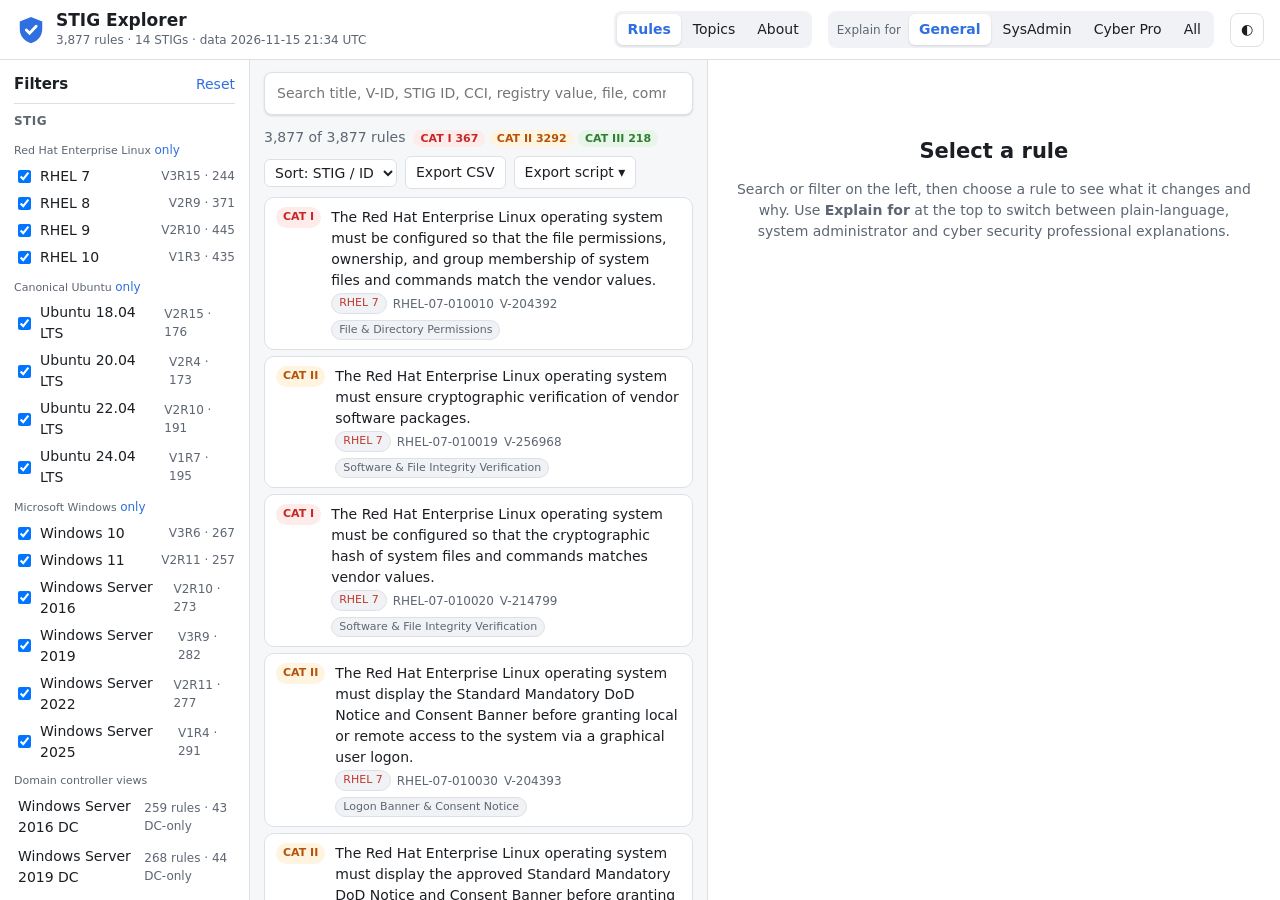
==== web/index.html @ 31e88131 "Add files via upload" ====
<!doctype html>
<html lang="en">
<head>
  <meta charset="utf-8">
  <meta name="viewport" content="width=device-width, initial-scale=1">
  <title>STIG Explorer</title>
  <meta name="description" content="Searchable DISA STIG configurations for RHEL, Ubuntu and Windows with three levels of explanation.">
  <link rel="stylesheet" href="style.css">
  <link rel="icon" href="data:image/svg+xml,%3Csvg xmlns='http://www.w3.org/2000/svg' viewBox='0 0 32 32'%3E%3Cpath d='M16 2 4 7v8c0 7.5 5.1 13.4 12 15 6.9-1.6 12-7.5 12-15V7z' fill='%232f6fdf'/%3E%3Cpath d='m11 16 3.5 3.5L21.5 12' stroke='white' stroke-width='3' fill='none' stroke-linecap='round'/%3E%3C/svg%3E">
</head>
<body>
  <header class="topbar">
    <div class="brand">
      <svg viewBox="0 0 32 32" aria-hidden="true"><path d="M16 2 4 7v8c0 7.5 5.1 13.4 12 15 6.9-1.6 12-7.5 12-15V7z"/><path class="tick" d="m11 16 3.5 3.5L21.5 12"/></svg>
      <div>
        <h1>STIG Explorer</h1>
        <p id="dataInfo" class="muted small">Loading data…</p>
      </div>
    </div>
    <nav class="views" role="tablist" aria-label="Views">
      <button role="tab" data-view="rules" aria-selected="true">Rules</button>
      <button role="tab" data-view="topics" aria-selected="false">Topics</button>
      <button role="tab" data-view="about" aria-selected="false">About</button>
    </nav>
    <div class="level-pick" role="radiogroup" aria-label="Explanation level">
      <span class="muted small">Explain for</span>
      <button role="radio" data-level="generic" title="Plain language for a general audience">General</button>
      <button role="radio" data-level="admin" title="System administrator detail">SysAdmin</button>
      <button role="radio" data-level="pro" title="Cyber security professional detail">Cyber Pro</button>
      <button role="radio" data-level="all" title="Show all three levels">All</button>
    </div>
    <button id="themeBtn" class="icon-btn" title="Toggle light/dark theme" aria-label="Toggle theme">◐</button>
  </header>

  <main id="view-rules" class="layout">
    <aside class="filters" id="filters" aria-label="Filters">
      <div class="filters-head">
        <h2>Filters</h2>
        <button id="resetBtn" class="link-btn">Reset</button>
      </div>
      <section>
        <h3>STIG</h3>
        <div id="stigFilters" class="checks"></div>
      </section>
      <section>
        <h3>Severity</h3>
        <div id="sevFilters" class="checks"></div>
      </section>
      <section>
        <h3>Topic</h3>
        <select id="topicFilter"><option value="">All topics</option></select>
      </section>
      <section>
        <h3>NIST SP 800-53</h3>
        <div class="seg" id="revSeg" role="radiogroup" aria-label="NIST revision">
          <button role="radio" data-rev="rev5" aria-checked="true">Rev 5</button>
          <button role="radio" data-rev="rev4" aria-checked="false">Rev 4</button>
          <button role="radio" data-rev="rev3" aria-checked="false">Rev 3</button>
        </div>
        <select id="familyFilter"><option value="">All control families</option></select>
        <input id="controlFilter" type="text" placeholder="Control, e.g. AC-7 or IA-5(1)" autocomplete="off">
      </section>
      <section>
        <h3>Implemented via</h3>
        <select id="implFilter"><option value="">Any</option></select>
      </section>
      <section>
        <h3>Windows Server role</h3>
        <select id="roleFilter" aria-label="Windows Server role">
          <option value="">All rules</option>
          <option value="dc">Domain controller (all that apply)</option>
          <option value="dc-only">Domain controller-specific only</option>
          <option value="ms">Member / standalone server (all that apply)</option>
          <option value="ms-only">Member server-specific only</option>
        </select>
      </section>
      <section id="tagSection" hidden>
        <h3>Tags</h3>
        <div id="tagFilters" class="checks"></div>
      </section>
      <section>
        <label class="check"><input type="checkbox" id="docFilter"> Documentable only</label>
      </section>
    </aside>

    <section class="results" aria-label="Results">
      <div class="searchbar">
        <input id="q" type="search" placeholder='Search title, V-ID, STIG ID, CCI, registry value, file, command…  (use "quotes" and -exclude)' autocomplete="off" aria-label="Search">
        <button id="filterToggle" class="btn ghost only-mobile" aria-controls="filters">Filters</button>
      </div>
      <div class="result-bar">
        <span id="resultCount" class="muted"></span>
        <span id="sevSummary"></span>
        <span class="spacer"></span>
        <select id="sortSel" aria-label="Sort">
          <option value="stig">Sort: STIG / ID</option>
          <option value="sev">Sort: Severity</option>
          <option value="topic">Sort: Topic</option>
        </select>
        <button id="csvBtn" class="btn ghost" title="Export the filtered rules to CSV">Export CSV</button>
        <details class="menu" id="scriptMenu">
          <summary class="btn ghost" title="Download a script with only approved read-only checks; other commands are manual-only">Export script ▾</summary>
          <div class="menu-pop" role="menu">
            <button role="menuitem" data-script="ps1"><b>PowerShell (.ps1)</b><span id="ps1Count" class="muted small"></span></button>
            <button role="menuitem" data-script="sh"><b>Bash (.sh)</b><span id="shCount" class="muted small"></span></button>
            <p class="small muted">Scripts only read settings. They run the checks for the OS they're on (use -All / --all to run everything) and print each result next to the expected value.</p>
          </div>
        </details>
      </div>
      <ol id="list" class="rule-list"></ol>
      <button id="moreBtn" class="btn ghost more" hidden>Show more</button>
    </section>

    <article class="detail" id="detail" aria-live="polite">
      <div class="empty">
        <h2>Select a rule</h2>
        <p class="muted">Search or filter on the left, then choose a rule to see what it changes and why. Use <b>Explain for</b> at the top to switch between plain-language, system administrator and cyber security professional explanations.</p>
      </div>
    </article>
  </main>

  <main id="view-topics" class="page" hidden>
    <div class="page-inner">
      <h2>Security topics</h2>
      <p class="muted">Every rule is mapped to a security topic. Each topic is explained at the level selected above. Select a topic to list its rules.</p>
      <div id="topicGrid" class="topic-grid"></div>
    </div>
  </main>

  <main id="view-about" class="page" hidden>
    <div class="page-inner prose" id="about"></div>
  </main>

  <script src="data/stig_data.js"></script>
  <script src="data/tags.js"></script>
  <script src="security.js"></script>
  <script src="scripts.js"></script>
  <script src="app.js"></script>
</body>
</html>
---- web/style.css ----
:root {
  --bg: #f6f7f9;
  --panel: #ffffff;
  --panel-2: #f0f2f5;
  --text: #1b1f24;
  --muted: #5d6673;
  --border: #dde1e6;
  --accent: #2f6fdf;
  --accent-soft: #e7effd;
  --code-bg: #f3f4f6;
  --cat1: #c62828;
  --cat1-bg: #fdecea;
  --cat2: #b45309;
  --cat2-bg: #fff4e0;
  --cat3: #2e7d32;
  --cat3-bg: #e8f5e9;
  --linux: #c0392b;
  --windows: #1f6fb2;
  --ubuntu: #c24e00;
  --shadow: 0 1px 2px rgba(16, 24, 40, .06), 0 1px 3px rgba(16, 24, 40, .08);
  --radius: 10px;
  --mono: ui-monospace, SFMono-Regular, Menlo, Consolas, "Liberation Mono", monospace;
  color-scheme: light;
}

@media (prefers-color-scheme: dark) {
  :root:not([data-theme="light"]) {
    --bg: #0f1216; --panel: #171b21; --panel-2: #1e232b; --text: #e6e9ee; --muted: #9aa4b2;
    --border: #2b323c; --accent: #6ea0ff; --accent-soft: #1b2a45; --code-bg: #11151a;
    --cat1: #ff8a80; --cat1-bg: #3a1a1a; --cat2: #ffb74d; --cat2-bg: #3a2a12; --cat3: #81c784; --cat3-bg: #16301a;
    --linux: #ff7b6b; --windows: #6cb6ff; --ubuntu: #ff9a5c; color-scheme: dark;
  }
}
:root[data-theme="dark"] {
  --bg: #0f1216; --panel: #171b21; --panel-2: #1e232b; --text: #e6e9ee; --muted: #9aa4b2;
  --border: #2b323c; --accent: #6ea0ff; --accent-soft: #1b2a45; --code-bg: #11151a;
  --cat1: #ff8a80; --cat1-bg: #3a1a1a; --cat2: #ffb74d; --cat2-bg: #3a2a12; --cat3: #81c784; --cat3-bg: #16301a;
  --linux: #ff7b6b; --windows: #6cb6ff; --ubuntu: #ff9a5c; color-scheme: dark;
}

* { box-sizing: border-box; scrollbar-color: var(--border) transparent; }
[hidden] { display: none !important; }
html, body { height: 100%; }
body {
  margin: 0; background: var(--bg); color: var(--text);
  font: 14px/1.5 system-ui, -apple-system, "Segoe UI", Roboto, Ubuntu, sans-serif;
  display: flex; flex-direction: column;
}
h1, h2, h3, h4 { margin: 0; line-height: 1.25; }
button, input, select { font: inherit; color: inherit; }
a { color: var(--accent); }
.muted { color: var(--muted); }
.small { font-size: 12px; }
code, pre { font-family: var(--mono); }

/* ---------- top bar ---------- */
.topbar {
  display: flex; align-items: center; gap: 16px; flex-wrap: wrap;
  padding: 10px 16px; background: var(--panel); border-bottom: 1px solid var(--border);
  position: sticky; top: 0; z-index: 5;
}
.brand { display: flex; align-items: center; gap: 10px; margin-right: auto; min-width: 0; }
.brand svg { width: 30px; height: 30px; flex: none; }
.brand svg path { fill: var(--accent); }
.brand svg path.tick { fill: none; stroke: #fff; stroke-width: 3; stroke-linecap: round; }
.brand h1 { font-size: 17px; }
.brand p { margin: 0; }
.views, .level-pick, .seg { display: flex; gap: 2px; background: var(--panel-2); border-radius: 8px; padding: 3px; align-items: center; }
.level-pick span { padding: 0 6px; }
.views button, .level-pick button, .seg button {
  border: 0; background: transparent; padding: 5px 10px; border-radius: 6px; cursor: pointer; white-space: nowrap;
}
.views button[aria-selected="true"], .level-pick button[aria-checked="true"], .seg button[aria-checked="true"] {
  background: var(--panel); box-shadow: var(--shadow); color: var(--accent); font-weight: 600;
}
.icon-btn { border: 1px solid var(--border); background: var(--panel); border-radius: 8px; width: 34px; height: 34px; cursor: pointer; }

/* ---------- layout ---------- */
.layout {
  flex: 1; min-height: 0;
  display: grid; grid-template-columns: 250px minmax(320px, 1fr) minmax(380px, 1.25fr);
}
.filters, .results, .detail { min-height: 0; overflow: auto; }
.filters { border-right: 1px solid var(--border); padding: 14px; background: var(--panel); }
.filters-head { display: flex; justify-content: space-between; align-items: center; margin-bottom: 8px; }
.filters h2 { font-size: 15px; }
.filters section { padding: 10px 0; border-top: 1px solid var(--border); }
.filters h3 { font-size: 12px; text-transform: uppercase; letter-spacing: .04em; color: var(--muted); margin-bottom: 6px; }
.filters select, .filters input[type="text"] {
  width: 100%; padding: 6px 8px; border: 1px solid var(--border); border-radius: 6px; background: var(--panel); margin-top: 6px;
}
.seg { width: 100%; }
.seg button { flex: 1; }
.checks { display: flex; flex-direction: column; gap: 2px; }
.check { display: flex; align-items: center; gap: 6px; cursor: pointer; padding: 2px 0; }
.check .count { margin-left: auto; color: var(--muted); font-size: 12px; }
.group-label { font-size: 11px; color: var(--muted); margin: 6px 0 2px; }
.link-btn { border: 0; background: none; color: var(--accent); cursor: pointer; padding: 0; }

.results { padding: 12px 14px; border-right: 1px solid var(--border); }
.searchbar { display: flex; gap: 8px; position: sticky; top: -12px; background: var(--bg); padding: 12px 0 8px; margin-top: -12px; z-index: 2; }
.searchbar input {
  flex: 1; min-width: 0; padding: 10px 12px; border-radius: 8px; border: 1px solid var(--border); background: var(--panel);
  box-shadow: var(--shadow);
}
.searchbar input:focus, .filters input:focus, .filters select:focus { outline: 2px solid var(--accent); outline-offset: -1px; }
.result-bar { display: flex; align-items: center; gap: 8px; flex-wrap: wrap; margin: 4px 0 8px; }
.result-bar .spacer { flex: 1; }
.result-bar select { padding: 4px 6px; border: 1px solid var(--border); border-radius: 6px; background: var(--panel); }
.btn { border: 1px solid var(--accent); background: var(--accent); color: #fff; border-radius: 6px; padding: 5px 10px; cursor: pointer; }
.btn.ghost { background: var(--panel); color: var(--text); border-color: var(--border); }
.btn.more { width: 100%; margin: 8px 0 20px; }
.menu { position: relative; }
.menu > summary { list-style: none; display: inline-block; }
.menu > summary::-webkit-details-marker { display: none; }
.menu-pop {
  position: absolute; right: 0; top: calc(100% + 4px); z-index: 10; width: 280px; padding: 6px;
  background: var(--panel); border: 1px solid var(--border); border-radius: 8px; box-shadow: var(--shadow);
}
.menu-pop button {
  display: flex; flex-direction: column; align-items: flex-start; gap: 1px; width: 100%; text-align: left;
  border: 0; background: none; padding: 6px 8px; border-radius: 6px; cursor: pointer;
}
.menu-pop button:hover:not(:disabled) { background: var(--accent-soft); }
.menu-pop button:disabled { opacity: .45; cursor: not-allowed; }
.menu-pop p { margin: 6px 8px 2px; }
.only-mobile { display: none; }

.rule-list { list-style: none; margin: 0; padding: 0; display: flex; flex-direction: column; gap: 6px; }
.rule-item {
  background: var(--panel); border: 1px solid var(--border); border-radius: var(--radius); padding: 9px 11px; cursor: pointer;
  display: grid; grid-template-columns: auto 1fr; gap: 2px 10px;
}
.rule-item:hover { border-color: var(--accent); }
.rule-item[aria-current="true"] { border-color: var(--accent); background: var(--accent-soft); }
.rule-item .meta { grid-column: 2; display: flex; gap: 6px; flex-wrap: wrap; align-items: center; font-size: 12px; color: var(--muted); }
.rule-item .title { grid-column: 2; font-weight: 500; }
.rule-item .sev { grid-row: 1 / span 2; align-self: start; }
mark { background: #ffe58a; color: inherit; border-radius: 2px; padding: 0 1px; }
:root[data-theme="dark"] mark { background: #6b5a12; }
@media (prefers-color-scheme: dark) { :root:not([data-theme="light"]) mark { background: #6b5a12; } }

.sev { font-size: 11px; font-weight: 700; padding: 2px 7px; border-radius: 999px; white-space: nowrap; }
.sev.high { color: var(--cat1); background: var(--cat1-bg); }
.sev.medium { color: var(--cat2); background: var(--cat2-bg); }
.sev.low { color: var(--cat3); background: var(--cat3-bg); }
.chip { display: inline-block; font-size: 11px; padding: 1px 7px; border-radius: 999px; border: 1px solid var(--border); background: var(--panel-2); white-space: nowrap; }
.chip.rhel { color: var(--linux); }
.chip.ubuntu { color: var(--ubuntu); }
.chip.windows { color: var(--windows); }
.chip.topic { cursor: pointer; }
.tag-badge {
  --tag: #b71c1c; display: inline-block; font-size: 11px; font-weight: 800; letter-spacing: .03em; line-height: 1.5;
  padding: 0 6px; margin-right: 6px; border-radius: 4px; color: #fff; background: var(--tag); vertical-align: 2px;
}
h2 .tag-badge { font-size: 12px; vertical-align: 3px; }
.tag-callout {
  --tag: #b71c1c; margin: 0 0 8px; padding: 6px 10px; border-left: 4px solid var(--tag);
  background: var(--panel-2); border-radius: 0 6px 6px 0; font-size: 13px;
}
.chip.role-dc { color: #6a1b9a; border-color: #b39ddb; background: #f3e5f5; font-weight: 600; }
.chip.role-ms { color: #00695c; border-color: #80cbc4; background: #e0f2f1; }
:root[data-theme="dark"] .chip.role-dc { color: #ce93d8; background: #2a1b33; border-color: #5e3a70; }
:root[data-theme="dark"] .chip.role-ms { color: #80cbc4; background: #12302c; border-color: #2c5c56; }
@media (prefers-color-scheme: dark) {
  :root:not([data-theme="light"]) .chip.role-dc { color: #ce93d8; background: #2a1b33; border-color: #5e3a70; }
  :root:not([data-theme="light"]) .chip.role-ms { color: #80cbc4; background: #12302c; border-color: #2c5c56; }
}
.dc-link { display: flex; align-items: center; gap: 6px; padding: 3px 0 3px 4px; cursor: pointer; color: var(--text); text-decoration: none; border-radius: 4px; }
.dc-link:hover { background: var(--accent-soft); }
.dc-link .count { margin-left: auto; color: var(--muted); font-size: 12px; }
.val { border: 1px solid var(--border); border-radius: 8px; padding: 6px 10px 2px; margin: 6px 0 10px; }
.val-head { display: flex; align-items: center; gap: 8px; }
.val-head .spacer { flex: 1; }
.val pre.code { margin: 6px 0; }
.val-expect { font-size: 13px; margin: 0 0 6px; }
.val-warn { font-size: 12.5px; margin: 0 0 6px; color: var(--cat2); }
.shell { font-size: 11px; font-weight: 700; padding: 1px 7px; border-radius: 4px; color: #fff; }
.shell.powershell { background: #2463b0; }
.shell.cmd { background: #3d4450; }
.shell.bash { background: #2e7d32; }

/* ---------- detail ---------- */
.detail { padding: 18px 22px 40px; background: var(--panel); }
.detail .empty { max-width: 520px; margin: 60px auto; text-align: center; }
.detail .empty h2 { margin-bottom: 8px; }
.d-head h2 { font-size: 18px; margin: 6px 0 8px; }
.d-ids { display: flex; gap: 6px; flex-wrap: wrap; align-items: center; font-size: 12px; }
.d-ids code { background: var(--panel-2); padding: 1px 6px; border-radius: 4px; }
.d-actions { display: flex; gap: 6px; margin: 10px 0 4px; flex-wrap: wrap; }
.level-block { border: 1px solid var(--border); border-radius: var(--radius); margin: 14px 0; overflow: hidden; }
.level-block > header { display: flex; align-items: center; gap: 8px; padding: 9px 14px; background: var(--panel-2); border-bottom: 1px solid var(--border); }
.level-block > header h3 { font-size: 14px; }
.level-block > header .badge { font-size: 11px; font-weight: 700; color: #fff; border-radius: 4px; padding: 1px 6px; }
.badge.generic { background: #2e7d32; }
.badge.admin { background: #b45309; }
.badge.pro { background: #6a1b9a; }
.level-body { padding: 4px 14px 12px; }
.level-body h4 { font-size: 12px; text-transform: uppercase; letter-spacing: .04em; color: var(--muted); margin: 14px 0 4px; }
.level-body p { margin: 4px 0 8px; }
.plain-lead { font-size: 15px; font-weight: 500; }
.callout { background: var(--accent-soft); border-radius: 8px; padding: 8px 12px; }
dl.gloss { margin: 0; }
dl.gloss dt { font-weight: 600; }
dl.gloss dd { margin: 0 0 6px 0; color: var(--muted); }
table.kv, table.settings { width: 100%; border-collapse: collapse; font-size: 13px; }
table.kv th, table.kv td, table.settings th, table.settings td { text-align: left; padding: 5px 8px; border-bottom: 1px solid var(--border); vertical-align: top; }
table.kv th { width: 150px; color: var(--muted); font-weight: 500; }
table.settings th { font-size: 12px; color: var(--muted); font-weight: 600; background: var(--panel-2); }
table.settings td { word-break: break-word; }
table.settings td:first-child { white-space: nowrap; word-break: normal; }
table.settings td code { font-size: 12px; }
.tablewrap { overflow-x: auto; }
pre.code {
  background: var(--code-bg); border: 1px solid var(--border); border-radius: 8px; padding: 10px 12px; margin: 4px 0 8px;
  white-space: pre-wrap; word-break: break-word; font-size: 12.5px; max-height: 420px; overflow: auto;
}
.code-head { display: flex; justify-content: space-between; align-items: center; }
.copy { font-size: 12px; border: 1px solid var(--border); background: var(--panel); border-radius: 5px; padding: 1px 8px; cursor: pointer; }
ul.attack { margin: 4px 0; padding-left: 18px; }
.cci { border-left: 3px solid var(--accent); padding: 4px 10px; margin: 6px 0; background: var(--panel-2); border-radius: 0 6px 6px 0; }
.cci .revs { font-size: 12px; color: var(--muted); }
.cci .revs b { color: var(--text); font-weight: 600; }
.eq-list { list-style: none; padding: 0; margin: 4px 0; }
.eq-list li { padding: 3px 0; }
.eq-list a { cursor: pointer; }
.disclaimer { font-size: 12px; color: var(--muted); border-top: 1px solid var(--border); margin-top: 18px; padding-top: 10px; }

/* ---------- pages ---------- */
.page { flex: 1; overflow: auto; }
.page-inner { max-width: 1100px; margin: 0 auto; padding: 20px 16px 60px; }
.page-inner > h2 { margin-bottom: 6px; }
.topic-grid { display: grid; grid-template-columns: repeat(auto-fill, minmax(320px, 1fr)); gap: 12px; margin-top: 14px; }
.topic-card { background: var(--panel); border: 1px solid var(--border); border-radius: var(--radius); padding: 14px; display: flex; flex-direction: column; gap: 6px; }
.topic-card h3 { font-size: 15px; }
.topic-card p { margin: 0; }
.topic-card .foot { margin-top: auto; display: flex; justify-content: space-between; align-items: center; padding-top: 8px; }
.prose { line-height: 1.6; }
.prose h2 { margin: 18px 0 6px; }
.prose table { border-collapse: collapse; width: 100%; font-size: 13px; }
.prose th, .prose td { border-bottom: 1px solid var(--border); padding: 5px 8px; text-align: left; }
.prose code { background: var(--panel-2); padding: 1px 5px; border-radius: 4px; }

/* ---------- responsive ---------- */
@media (max-width: 1200px) {
  .layout { grid-template-columns: 230px 1fr; }
  .detail { position: fixed; inset: 0; z-index: 20; overflow: auto; display: none; }
  .detail.open { display: block; }
}
@media (max-width: 760px) {
  .layout { grid-template-columns: 1fr; }
  .filters { position: fixed; inset: 0; z-index: 15; display: none; }
  .filters.open { display: block; }
  .only-mobile { display: inline-block; }
  .topbar { gap: 8px; }
  .level-pick span { display: none; }
  .results { padding: 12px 16px; }
  .detail { padding: 16px; }
  table.settings thead { display: none; }
  table.settings, table.settings tbody, table.settings tr, table.settings td { display: block; width: 100%; }
  table.settings tr { border: 1px solid var(--border); border-radius: 8px; margin-bottom: 8px; padding: 4px 0; }
  table.settings td { border: 0; padding: 3px 10px; white-space: normal; }
  table.settings td::before { content: attr(data-label); display: block; font-size: 11px; color: var(--muted); text-transform: uppercase; letter-spacing: .04em; }
}
.close-detail { display: none; }
@media (max-width: 1200px) { .close-detail { display: inline-block; } }

@media print {
  .topbar, .filters, .results, .d-actions, .copy { display: none !important; }
  .layout { display: block; }
  .detail { display: block !important; position: static; overflow: visible; }
  pre.code { max-height: none; }
}
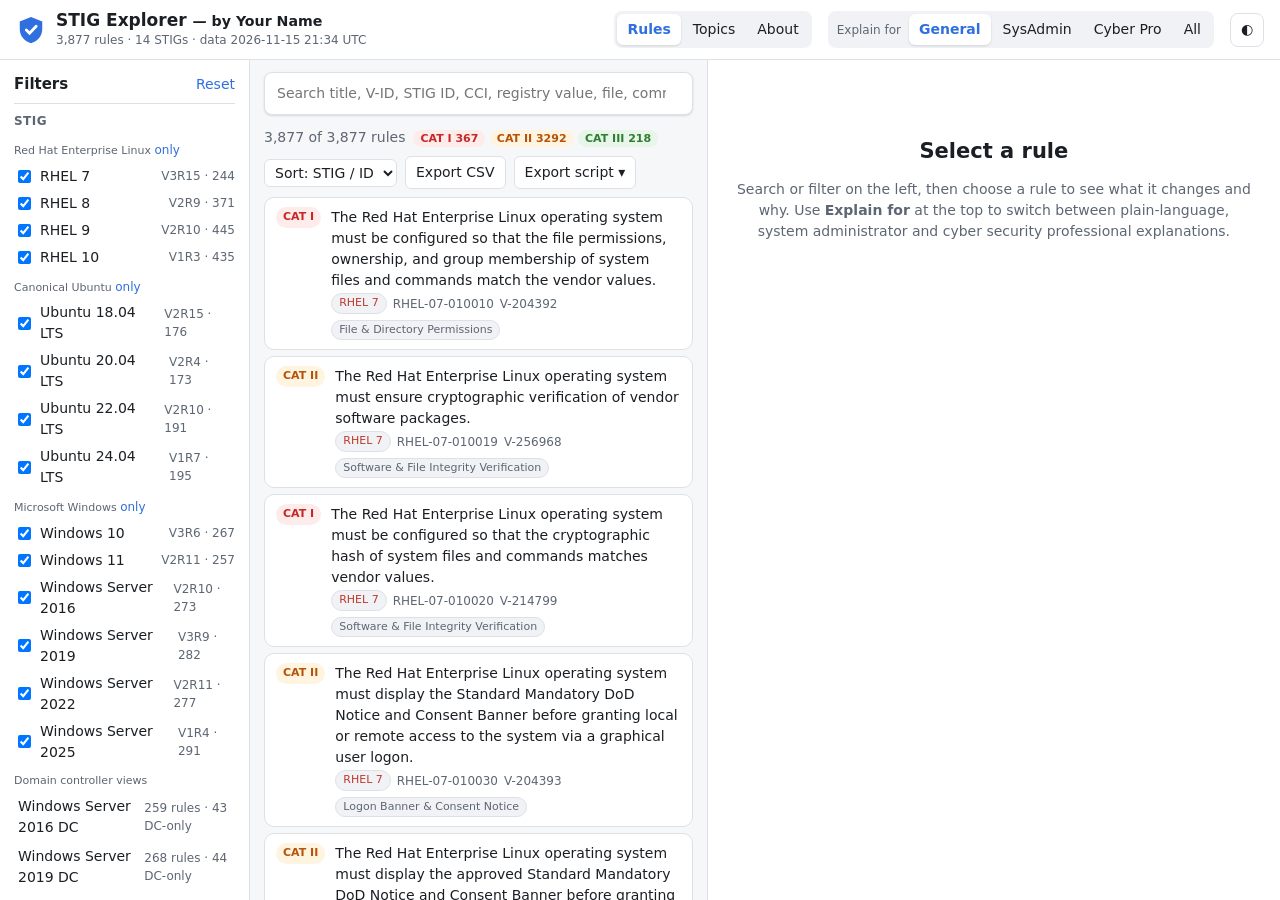
==== commit ac9b85e6: "Add author name to STIG Explorer header" ====
--- a/web/index.html
+++ b/web/index.html
@@ -13,7 +13,7 @@
     <div class="brand">
       <svg viewBox="0 0 32 32" aria-hidden="true"><path d="M16 2 4 7v8c0 7.5 5.1 13.4 12 15 6.9-1.6 12-7.5 12-15V7z"/><path class="tick" d="m11 16 3.5 3.5L21.5 12"/></svg>
       <div>
-        <h1>STIG Explorer</h1>
+        <h1>STIG Explorer <small>— by Your Name</small></h1>
         <p id="dataInfo" class="muted small">Loading data…</p>
       </div>
     </div>
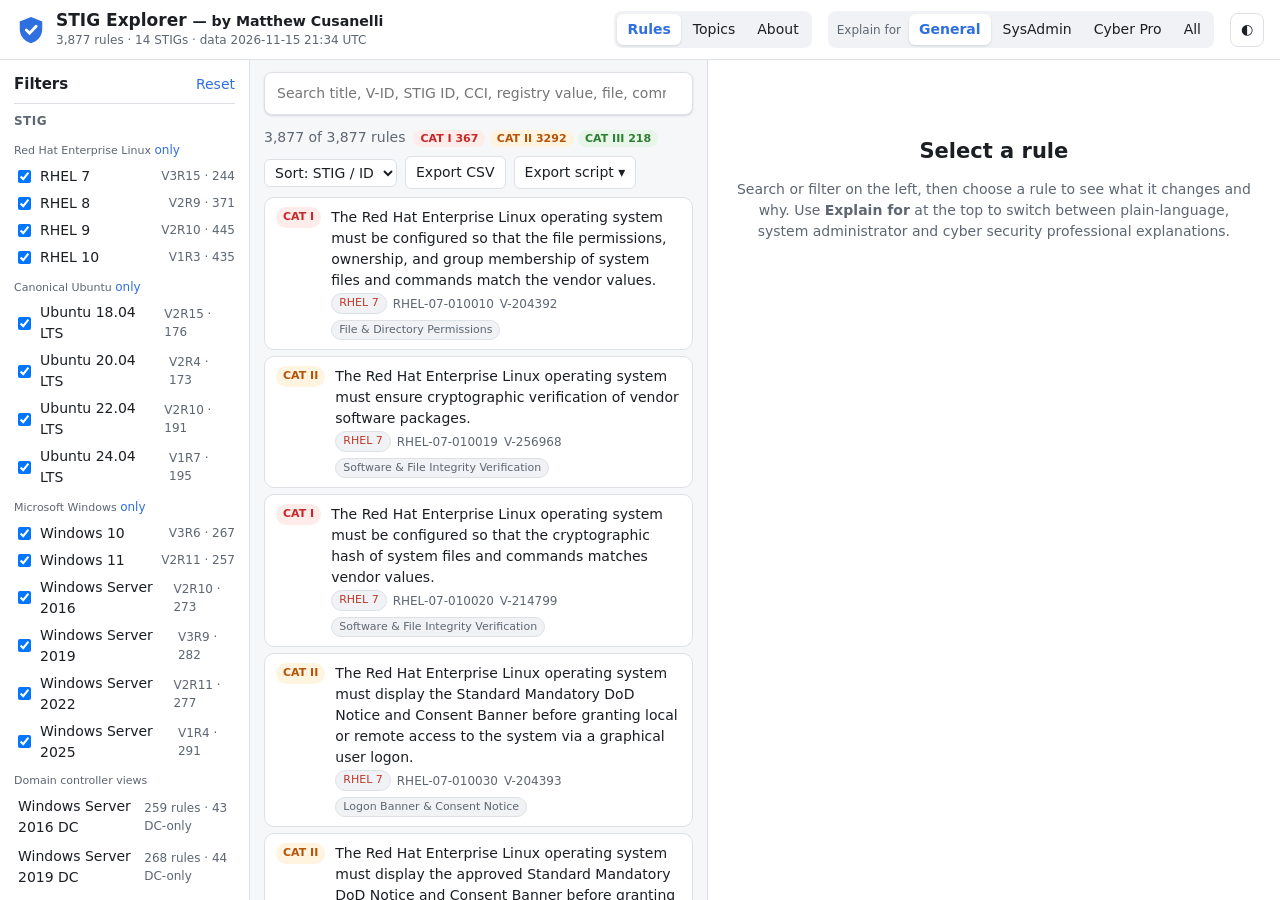
==== commit 1d388c11: "Update author name in header of index.html" ====
--- a/web/index.html
+++ b/web/index.html
@@ -13,7 +13,7 @@
     <div class="brand">
       <svg viewBox="0 0 32 32" aria-hidden="true"><path d="M16 2 4 7v8c0 7.5 5.1 13.4 12 15 6.9-1.6 12-7.5 12-15V7z"/><path class="tick" d="m11 16 3.5 3.5L21.5 12"/></svg>
       <div>
-        <h1>STIG Explorer <small>— by Your Name</small></h1>
+        <h1>STIG Explorer <small>— by Matthew Cusanelli</small></h1>
         <p id="dataInfo" class="muted small">Loading data…</p>
       </div>
     </div>
